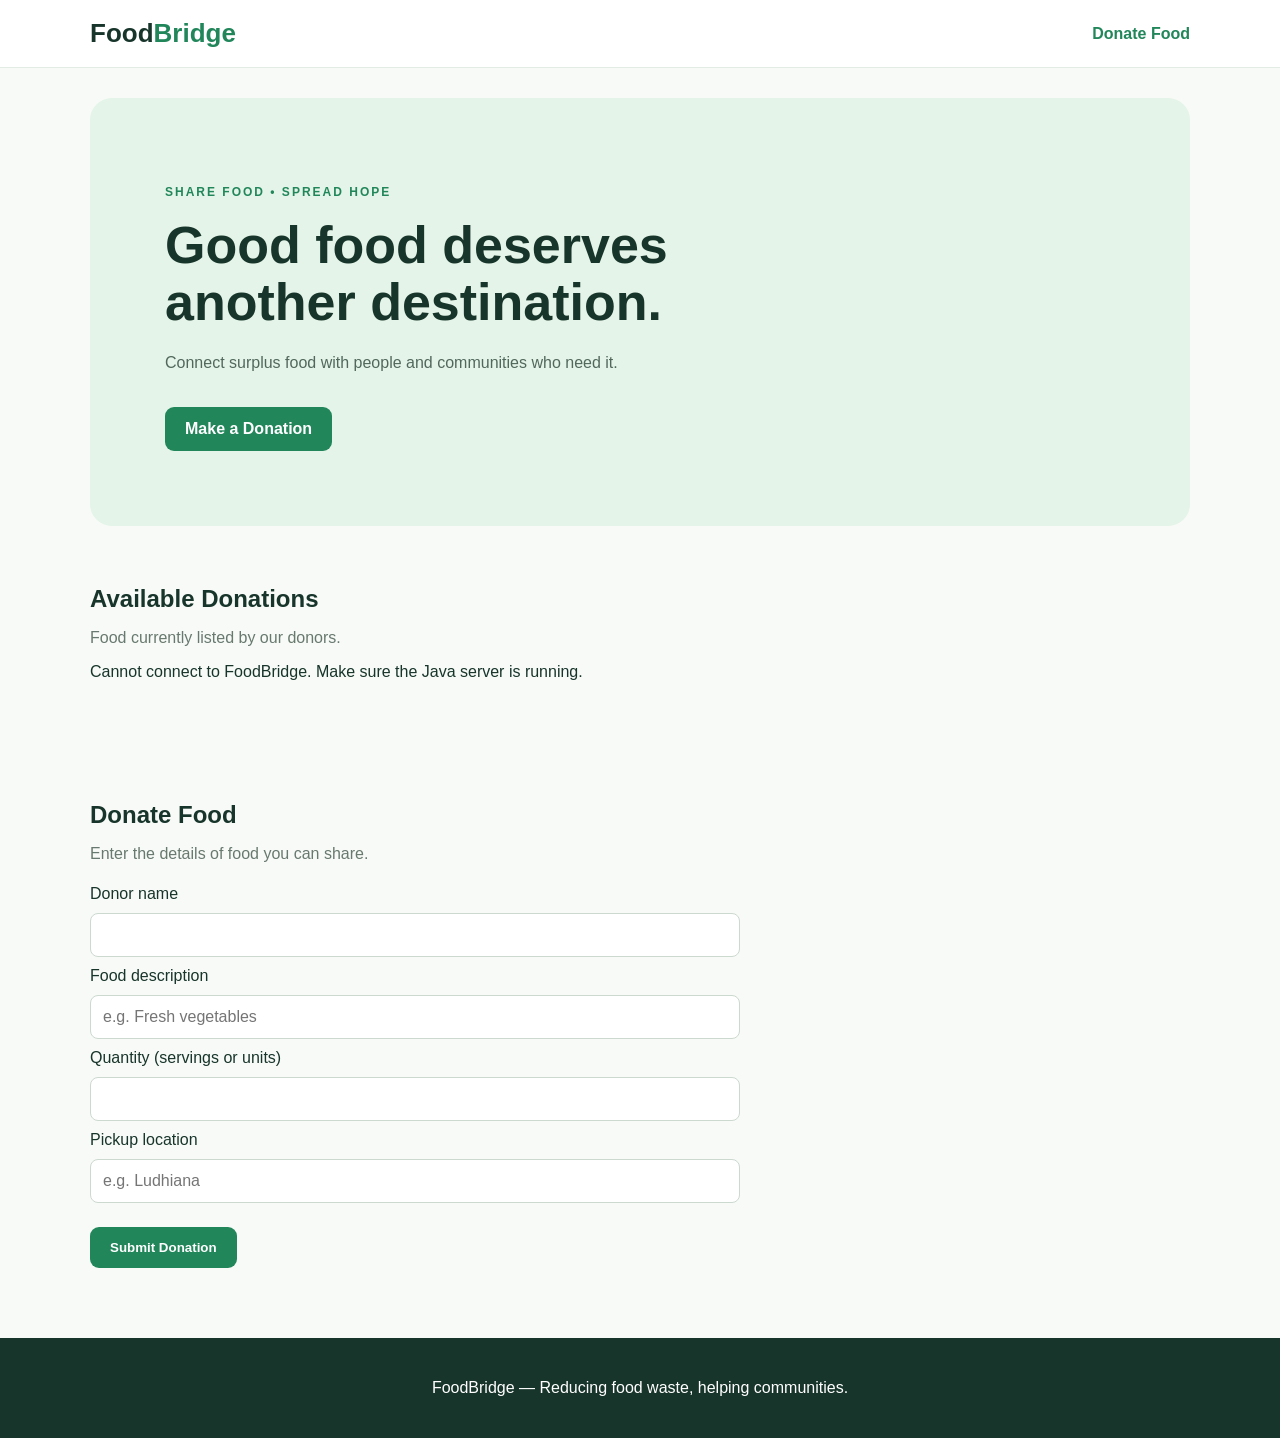
==== web/index.html @ 160039d2 "Build responsive FoodBridge donation website" ====
<!DOCTYPE html>
<html lang="en">
<head>
    <meta charset="UTF-8">
    <meta name="viewport" content="width=device-width, initial-scale=1.0">
    <title>FoodBridge | Food Donation</title>
    <link rel="stylesheet" href="style.css">
</head>
<body>
    <header class="header">
        <div class="container nav">
            <h1>Food<span>Bridge</span></h1>
            <a href="#donate">Donate Food</a>
        </div>
    </header>

    <main class="container">
        <section class="hero">
            <p class="eyebrow">SHARE FOOD • SPREAD HOPE</p>
            <h2>Good food deserves<br>another destination.</h2>
            <p>Connect surplus food with people and communities who need it.</p>
            <a class="button" href="#donate">Make a Donation</a>
        </section>

        <section class="section">
            <h2>Available Donations</h2>
            <p class="muted">Food currently listed by our donors.</p>
            <p id="message" role="status" aria-live="polite"></p>
            <div id="donations" class="donation-grid"></div>
        </section>

        <section class="section form-section" id="donate">
            <h2>Donate Food</h2>
            <p class="muted">Enter the details of food you can share.</p>

            <form id="donationForm">
                <label for="donor">Donor name</label>
                <input id="donor" name="donor" required maxlength="80">

                <label for="food">Food description</label>
                <input id="food" name="food" required maxlength="100"
                       placeholder="e.g. Fresh vegetables">

                <label for="quantity">Quantity (servings or units)</label>
                <input id="quantity" name="quantity" type="number"
                       min="1" max="100000" required>

                <label for="location">Pickup location</label>
                <input id="location" name="location" required maxlength="150"
                       placeholder="e.g. Ludhiana">

                <button class="button" type="submit">Submit Donation</button>
            </form>
        </section>
    </main>

    <footer>
        <p>FoodBridge — Reducing food waste, helping communities.</p>
    </footer>

    <script src="app.js"></script>
</body>
</html>
---- web/style.css ----
* {
    box-sizing: border-box;
}

:root {
    font-family: Arial, sans-serif;
    color: #18352b;
    background: #f7faf7;
}

body {
    margin: 0;
}

.container {
    width: min(1100px, 90%);
    margin: auto;
}

.header {
    background: white;
    border-bottom: 1px solid #e2ebe4;
}

.nav {
    display: flex;
    align-items: center;
    justify-content: space-between;
    gap: 16px;
    padding: 18px 0;
}

.nav h1 {
    margin: 0;
    font-size: 26px;
}

.nav h1 span {
    color: #21865a;
}

.nav a {
    color: #21865a;
    font-weight: bold;
    text-decoration: none;
}

.hero {
    margin-top: 30px;
    padding: clamp(35px, 7vw, 75px);
    border-radius: 22px;
    background: #e4f4e8;
}

.eyebrow {
    color: #21865a;
    font-size: 12px;
    font-weight: bold;
    letter-spacing: 2px;
}

.hero h2 {
    margin: 18px 0;
    font-size: clamp(32px, 5vw, 52px);
    line-height: 1.1;
}

.hero p:not(.eyebrow) {
    max-width: 500px;
    line-height: 1.7;
    color: #52685d;
}

.button {
    display: inline-block;
    margin-top: 14px;
    padding: 13px 20px;
    border: 0;
    border-radius: 9px;
    background: #21865a;
    color: white;
    font-weight: bold;
    text-decoration: none;
    cursor: pointer;
}

.button:hover {
    background: #176b46;
}

.section {
    padding: 40px 0;
}

.section h2 {
    margin-bottom: 8px;
}

.muted {
    color: #68796f;
}

.donation-grid {
    display: grid;
    grid-template-columns: repeat(auto-fit, minmax(230px, 1fr));
    gap: 18px;
    margin-top: 20px;
}

.donation-card {
    padding: 22px;
    border: 1px solid #e1eae3;
    border-radius: 15px;
    background: white;
    overflow-wrap: anywhere;
}

.donation-card h3 {
    margin-top: 0;
}

.status {
    display: inline-block;
    padding: 6px 10px;
    border-radius: 20px;
    background: #e4f4e8;
    color: #176b46;
    font-size: 12px;
    font-weight: bold;
}

.form-section {
    max-width: 650px;
}

form {
    display: grid;
    gap: 10px;
    margin-top: 22px;
}

input {
    width: 100%;
    padding: 12px;
    border: 1px solid #ccd9cf;
    border-radius: 8px;
    font: inherit;
}

input:focus {
    outline: 2px solid #21865a;
    outline-offset: 1px;
}

form .button {
    justify-self: start;
}

footer {
    margin-top: 30px;
    padding: 25px;
    background: #18352b;
    color: white;
    text-align: center;
}

@media (max-width: 480px) {
    .nav h1 {
        font-size: 22px;
    }

    .hero {
        border-radius: 14px;
    }
}
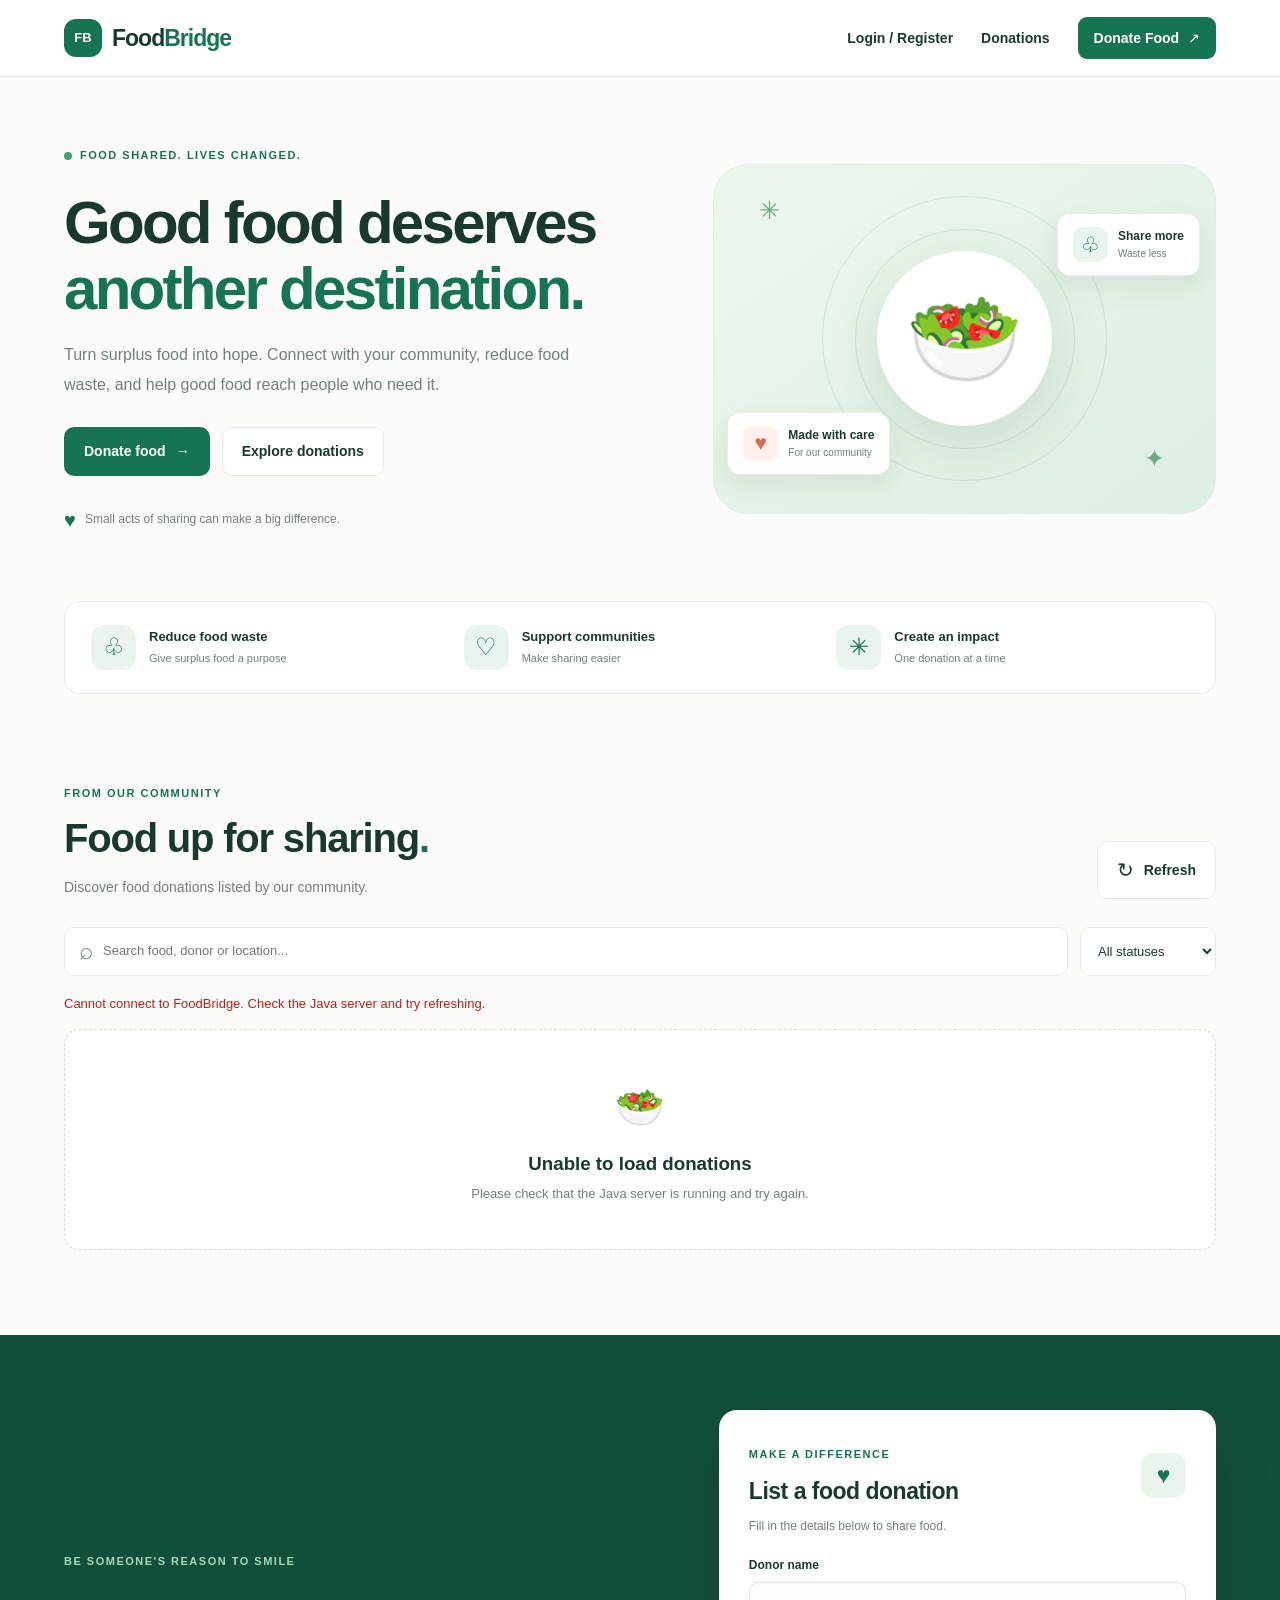
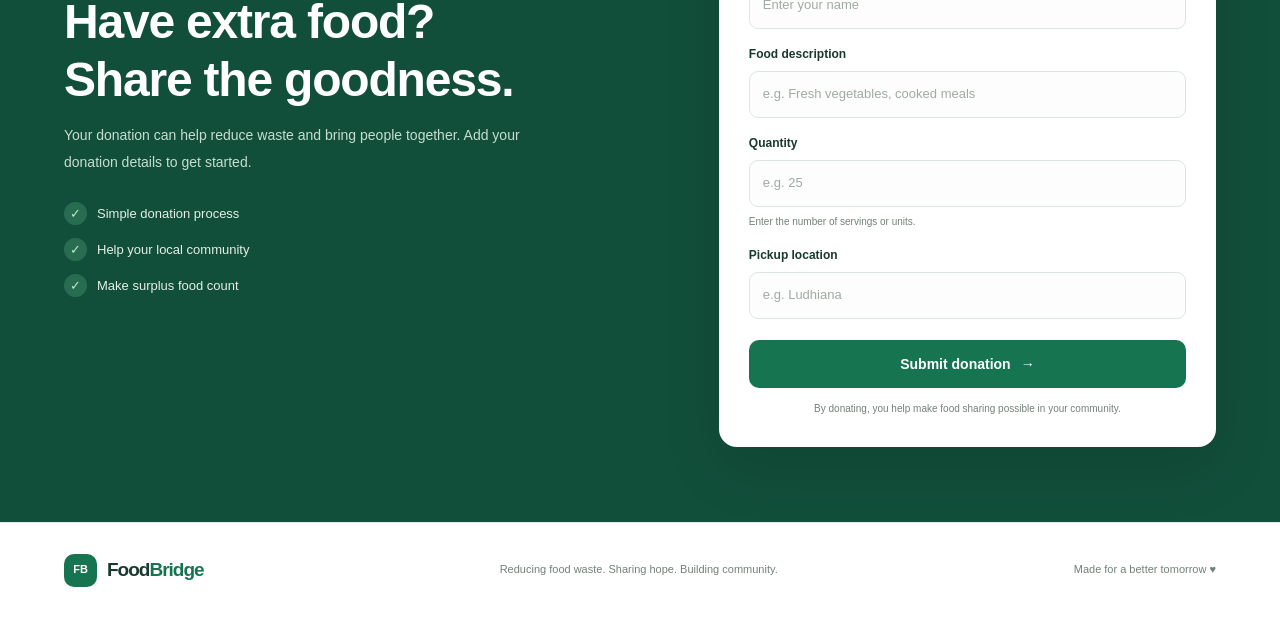
==== commit 1df957e6: "Initial commit: FoodBridge donation management system" ====
--- a/web/index.html
+++ b/web/index.html
@@ -4,59 +4,242 @@
 <head>
     <meta charset="UTF-8">
     <meta name="viewport" content="width=device-width, initial-scale=1.0">
-    <title>FoodBridge | Food Donation</title>
+    <meta name="theme-color" content="#116149">
+    <title>FoodBridge | Share Food, Spread Hope</title>
     <link rel="stylesheet" href="style.css">
 </head>
 <body>
     <header class="header">
-        <div class="container nav">
-            <h1>Food<span>Bridge</span></h1>
-            <a href="#donate">Donate Food</a>
+        <nav class="container nav">
+            <a class="brand" href="index.html" aria-label="FoodBridge home">
+                <span class="brand-icon">FB</span>
+                <span>Food<span class="brand-accent">Bridge</span></span>
+            </a>
+
+            <div class="nav-links">
+                <a href="auth.html">Login / Register</a>
+                <a href="#donations-section">Donations</a>
+                <a class="nav-cta" href="#donate">Donate Food <span>↗</span></a>
+            </div>
+        </nav>
+    </header>
+
+    <main>
+        <section class="hero container">
+            <div class="hero-content">
+                <span class="eyebrow">
+                    <span class="live-dot"></span> FOOD SHARED. LIVES CHANGED.
+                </span>
+
+                <h1>Good food deserves<br>
+                    <span>another destination.</span>
+                </h1>
+
+                <p class="hero-description">
+                    Turn surplus food into hope. Connect with your community,
+                    reduce food waste, and help good food reach people who need it.
+                </p>
+
+                <div class="hero-actions">
+                    <a class="button button-primary" href="#donate">
+                        Donate food <span>→</span>
+                    </a>
+                    <a class="button button-secondary" href="#donations-section">
+                        Explore donations
+                    </a>
+                </div>
+
+                <div class="hero-note">
+                    <span class="note-icon">♥</span>
+                    <span>Small acts of sharing can make a big difference.</span>
+                </div>
+            </div>
+
+            <div class="hero-visual" aria-label="Food sharing illustration">
+                <div class="visual-circle circle-one"></div>
+                <div class="visual-circle circle-two"></div>
+                <div class="food-emoji" aria-hidden="true">🥗</div>
+
+                <div class="floating-card floating-top">
+                    <span class="floating-icon">♧</span>
+                    <span>
+                        <strong>Share more</strong>
+                        <small>Waste less</small>
+                    </span>
+                </div>
+
+                <div class="floating-card floating-bottom">
+                    <span class="heart-icon">♥</span>
+                    <span>
+                        <strong>Made with care</strong>
+                        <small>For our community</small>
+                    </span>
+                </div>
+
+                <span class="decor decor-one">✳</span>
+                <span class="decor decor-two">✦</span>
+            </div>
+        </section>
+
+        <section class="impact-strip container" aria-label="Our mission">
+            <div class="impact-item">
+                <span class="impact-icon">♧</span>
+                <div>
+                    <strong>Reduce food waste</strong>
+                    <p>Give surplus food a purpose</p>
+                </div>
+            </div>
+
+            <div class="impact-item">
+                <span class="impact-icon">♡</span>
+                <div>
+                    <strong>Support communities</strong>
+                    <p>Make sharing easier</p>
+                </div>
+            </div>
+
+            <div class="impact-item">
+                <span class="impact-icon">✳</span>
+                <div>
+                    <strong>Create an impact</strong>
+                    <p>One donation at a time</p>
+                </div>
+            </div>
+        </section>
+
+        <section class="section container" id="donations-section">
+            <div class="section-heading">
+                <div>
+                    <span class="eyebrow">FROM OUR COMMUNITY</span>
+                    <h2>Food up for sharing<span class="heading-dot">.</span></h2>
+                    <p class="muted">
+                        Discover food donations listed by our community.
+                    </p>
+                </div>
+
+                <button id="refreshButton"
+                        class="button button-secondary refresh-button"
+                        type="button">
+                    <span aria-hidden="true">↻</span> Refresh
+                </button>
+            </div>
+
+            <div class="filter-bar">
+                <label class="search-box">
+                    <span aria-hidden="true">⌕</span>
+                    <input id="searchInput" type="search"
+                           placeholder="Search food, donor or location..."
+                           aria-label="Search donations">
+                </label>
+
+                <label class="filter-select">
+                    <span class="sr-only">Filter donations by status</span>
+                    <select id="statusFilter">
+                        <option value="ALL">All statuses</option>
+                        <option value="AVAILABLE">Available</option>
+                        <option value="CLAIMED">Claimed</option>
+                        <option value="COMPLETED">Completed</option>
+                        <option value="CANCELLED">Cancelled</option>
+                    </select>
+                </label>
+            </div>
+
+            <p id="message" class="message" role="status" aria-live="polite">
+                Loading donations...
+            </p>
+
+            <div id="donations" class="donation-grid"></div>
+        </section>
+
+        <section class="donate-section" id="donate">
+            <div class="container donate-layout">
+                <div class="donate-intro">
+                    <span class="eyebrow eyebrow-light">
+                        BE SOMEONE'S REASON TO SMILE
+                    </span>
+
+                    <h2>Have extra food?<br>Share the goodness.</h2>
+
+                    <p>
+                        Your donation can help reduce waste and bring people
+                        together. Add your donation details to get started.
+                    </p>
+
+                    <div class="donate-points">
+                        <p><span>✓</span> Simple donation process</p>
+                        <p><span>✓</span> Help your local community</p>
+                        <p><span>✓</span> Make surplus food count</p>
+                    </div>
+                </div>
+
+                <div class="form-card">
+                    <div class="form-heading">
+                        <div>
+                            <span class="eyebrow">MAKE A DIFFERENCE</span>
+                            <h3>List a food donation</h3>
+                        </div>
+                        <span class="form-icon" aria-hidden="true">♥</span>
+                    </div>
+
+                    <p class="muted form-subtitle">
+                        Fill in the details below to share food.
+                    </p>
+
+                    <form id="donationForm">
+                        <div class="form-field">
+                            <label for="donor">Donor name</label>
+                            <input id="donor" name="donor" required maxlength="80"
+                                   autocomplete="name"
+                                   placeholder="Enter your name">
+                        </div>
+
+                        <div class="form-field">
+                            <label for="food">Food description</label>
+                            <input id="food" name="food" required maxlength="100"
+                                   placeholder="e.g. Fresh vegetables, cooked meals">
+                        </div>
+
+                        <div class="form-field">
+                            <label for="quantity">Quantity</label>
+                            <input id="quantity" name="quantity" type="number"
+                                   min="1" max="100000" step="1" required
+                                   placeholder="e.g. 25">
+                            <small>Enter the number of servings or units.</small>
+                        </div>
+
+                        <div class="form-field">
+                            <label for="location">Pickup location</label>
+                            <input id="location" name="location" required
+                                   maxlength="150" autocomplete="street-address"
+                                   placeholder="e.g. Ludhiana">
+                        </div>
+
+                        <button id="submitButton"
+                                class="button button-primary submit-button"
+                                type="submit">
+                            Submit donation <span>→</span>
+                        </button>
+
+                        <p class="privacy-note">
+                            By donating, you help make food sharing possible
+                            in your community.
+                        </p>
+                    </form>
+                </div>
+            </div>
+        </section>
+    </main>
+
+    <footer class="footer">
+        <div class="container footer-content">
+            <a class="brand footer-brand" href="index.html">
+                <span class="brand-icon">FB</span>
+                <span>Food<span class="brand-accent">Bridge</span></span>
+            </a>
+
+            <p>Reducing food waste. Sharing hope. Building community.</p>
+            <span class="copyright">Made for a better tomorrow ♥</span>
         </div>
-    </header>
-
-    <main class="container">
-        <section class="hero">
-            <p class="eyebrow">SHARE FOOD • SPREAD HOPE</p>
-            <h2>Good food deserves<br>another destination.</h2>
-            <p>Connect surplus food with people and communities who need it.</p>
-            <a class="button" href="#donate">Make a Donation</a>
-        </section>
-
-        <section class="section">
-            <h2>Available Donations</h2>
-            <p class="muted">Food currently listed by our donors.</p>
-            <p id="message" role="status" aria-live="polite"></p>
-            <div id="donations" class="donation-grid"></div>
-        </section>
-
-        <section class="section form-section" id="donate">
-            <h2>Donate Food</h2>
-            <p class="muted">Enter the details of food you can share.</p>
-
-            <form id="donationForm">
-                <label for="donor">Donor name</label>
-                <input id="donor" name="donor" required maxlength="80">
-
-                <label for="food">Food description</label>
-                <input id="food" name="food" required maxlength="100"
-                       placeholder="e.g. Fresh vegetables">
-
-                <label for="quantity">Quantity (servings or units)</label>
-                <input id="quantity" name="quantity" type="number"
-                       min="1" max="100000" required>
-
-                <label for="location">Pickup location</label>
-                <input id="location" name="location" required maxlength="150"
-                       placeholder="e.g. Ludhiana">
-
-                <button class="button" type="submit">Submit Donation</button>
-            </form>
-        </section>
-    </main>
-
-    <footer>
-        <p>FoodBridge — Reducing food waste, helping communities.</p>
     </footer>
 
     <script src="app.js"></script>
--- a/web/style.css
+++ b/web/style.css
@@ -4,173 +4,1001 @@
 }
 
 :root {
-    font-family: Arial, sans-serif;
-    color: #18352b;
-    background: #f7faf7;
+    font-family: "Segoe UI", Arial, sans-serif;
+    color: #19392f;
+    background: #fbfcfa;
+    font-synthesis: none;
+    text-rendering: optimizeLegibility;
+    scroll-behavior: smooth;
+    --green: #167451;
+    --green-dark: #10563d;
+    --green-light: #e8f4ec;
+    --text: #19392f;
+    --muted: #738078;
+    --border: #e4ebe5;
+    --white: #ffffff;
 }
 
 body {
     margin: 0;
+    line-height: 1.6;
+}
+
+a {
+    color: inherit;
+}
+
+button,
+input,
+select {
+    font: inherit;
+}
+
+button,
+a,
+input,
+select {
+    -webkit-tap-highlight-color: transparent;
+}
+
+button:focus-visible,
+a:focus-visible,
+input:focus-visible,
+select:focus-visible {
+    outline: 3px solid #8bc9a4;
+    outline-offset: 3px;
 }
 
 .container {
-    width: min(1100px, 90%);
-    margin: auto;
+    width: min(1160px, 90%);
+    margin-inline: auto;
 }
 
 .header {
-    background: white;
-    border-bottom: 1px solid #e2ebe4;
+    position: sticky;
+    top: 0;
+    z-index: 10;
+    background: rgba(255, 255, 255, 0.96);
+    border-bottom: 1px solid var(--border);
+    backdrop-filter: blur(12px);
 }
 
 .nav {
+    min-height: 76px;
     display: flex;
     align-items: center;
     justify-content: space-between;
-    gap: 16px;
-    padding: 18px 0;
-}
-
-.nav h1 {
-    margin: 0;
-    font-size: 26px;
-}
-
-.nav h1 span {
-    color: #21865a;
-}
-
-.nav a {
-    color: #21865a;
-    font-weight: bold;
+    gap: 20px;
+}
+
+.brand {
+    display: inline-flex;
+    align-items: center;
+    gap: 10px;
+    color: var(--text);
+    font-size: 23px;
+    font-weight: 800;
+    letter-spacing: -1px;
     text-decoration: none;
 }
 
+.brand-icon {
+    display: grid;
+    width: 38px;
+    height: 38px;
+    place-items: center;
+    border-radius: 12px;
+    background: var(--green);
+    color: white;
+    font-size: 13px;
+    letter-spacing: 0;
+}
+
+.brand-accent {
+    color: var(--green);
+}
+
+.nav-links {
+    display: flex;
+    align-items: center;
+    gap: 28px;
+}
+
+.nav-links > a {
+    font-size: 14px;
+    font-weight: 650;
+    text-decoration: none;
+}
+
+.nav-links > a:hover {
+    color: var(--green);
+}
+
+.nav-links .nav-cta {
+    padding: 10px 16px;
+    border-radius: 9px;
+    background: var(--green);
+    color: white;
+}
+
+.nav-cta:hover {
+    background: var(--green-dark);
+}
+
+.nav-cta span {
+    margin-left: 5px;
+}
+
 .hero {
-    margin-top: 30px;
-    padding: clamp(35px, 7vw, 75px);
-    border-radius: 22px;
-    background: #e4f4e8;
+    min-height: 490px;
+    display: grid;
+    grid-template-columns: 1.1fr 0.9fr;
+    align-items: center;
+    gap: 35px;
+    padding-block: 65px;
+}
+
+.hero-content {
+    max-width: 620px;
 }
 
 .eyebrow {
-    color: #21865a;
-    font-size: 12px;
-    font-weight: bold;
-    letter-spacing: 2px;
-}
-
-.hero h2 {
-    margin: 18px 0;
-    font-size: clamp(32px, 5vw, 52px);
+    display: inline-flex;
+    align-items: center;
+    gap: 8px;
+    color: var(--green);
+    font-size: 11px;
+    font-weight: 800;
+    letter-spacing: 1.5px;
+}
+
+.live-dot {
+    width: 8px;
+    height: 8px;
+    border-radius: 50%;
+    background: #3ca66d;
+}
+
+.hero h1 {
+    margin: 22px 0 18px;
+    font-size: clamp(38px, 5vw, 60px);
     line-height: 1.1;
-}
-
-.hero p:not(.eyebrow) {
-    max-width: 500px;
-    line-height: 1.7;
-    color: #52685d;
+    letter-spacing: -2.7px;
+}
+
+.hero h1 span {
+    color: var(--green);
+}
+
+.hero-description {
+    max-width: 510px;
+    color: var(--muted);
+    font-size: 16px;
+    line-height: 1.9;
+}
+
+.hero-actions {
+    display: flex;
+    flex-wrap: wrap;
+    gap: 12px;
+    margin-top: 27px;
 }
 
 .button {
-    display: inline-block;
-    margin-top: 14px;
-    padding: 13px 20px;
-    border: 0;
-    border-radius: 9px;
-    background: #21865a;
-    color: white;
-    font-weight: bold;
+    display: inline-flex;
+    min-height: 46px;
+    align-items: center;
+    justify-content: center;
+    gap: 10px;
+    padding: 12px 19px;
+    border: 1px solid transparent;
+    border-radius: 10px;
+    font-size: 14px;
+    font-weight: 750;
     text-decoration: none;
     cursor: pointer;
-}
-
-.button:hover {
-    background: #176b46;
+    transition: background 0.2s, transform 0.2s;
+}
+
+.button:hover:not(:disabled) {
+    transform: translateY(-1px);
+}
+
+.button-primary {
+    background: var(--green);
+    color: white;
+}
+
+.button-primary:hover:not(:disabled) {
+    background: var(--green-dark);
+}
+
+.button-secondary {
+    border-color: var(--border);
+    background: white;
+    color: var(--text);
+}
+
+.button-secondary:hover:not(:disabled) {
+    background: #f1f7f2;
+}
+
+.button:disabled {
+    cursor: wait;
+    opacity: 0.65;
+}
+
+.hero-note {
+    display: flex;
+    align-items: center;
+    gap: 9px;
+    margin-top: 28px;
+    color: var(--muted);
+    font-size: 12px;
+}
+
+.note-icon {
+    color: var(--green);
+    font-size: 20px;
+}
+
+.hero-visual {
+    position: relative;
+    min-height: 350px;
+    display: grid;
+    place-items: center;
+    overflow: hidden;
+    border: 1px solid #e1eee4;
+    border-radius: 35px;
+    background: linear-gradient(145deg, #edf7ed, #dcefe2);
+}
+
+.visual-circle {
+    position: absolute;
+    border: 1px solid rgba(22, 116, 81, 0.13);
+    border-radius: 50%;
+}
+
+.circle-one {
+    width: 285px;
+    height: 285px;
+}
+
+.circle-two {
+    width: 220px;
+    height: 220px;
+}
+
+.food-emoji {
+    position: relative;
+    z-index: 1;
+    display: grid;
+    width: 175px;
+    height: 175px;
+    place-items: center;
+    border: 9px solid rgba(255, 255, 255, 0.72);
+    border-radius: 50%;
+    background: #fff;
+    box-shadow: 0 18px 55px rgba(25, 77, 47, 0.12);
+    font-size: 94px;
+}
+
+.floating-card {
+    position: absolute;
+    z-index: 2;
+    display: flex;
+    align-items: center;
+    gap: 10px;
+    padding: 13px 15px;
+    border: 1px solid rgba(228, 235, 229, 0.9);
+    border-radius: 13px;
+    background: white;
+    box-shadow: 0 10px 28px rgba(32, 72, 48, 0.09);
+}
+
+.floating-top {
+    top: 48px;
+    right: 15px;
+}
+
+.floating-bottom {
+    bottom: 38px;
+    left: 13px;
+}
+
+.floating-card strong,
+.floating-card small {
+    display: block;
+}
+
+.floating-card strong {
+    font-size: 12px;
+}
+
+.floating-card small {
+    color: var(--muted);
+    font-size: 10px;
+}
+
+.floating-icon,
+.heart-icon {
+    display: grid;
+    width: 35px;
+    height: 35px;
+    place-items: center;
+    border-radius: 10px;
+    background: var(--green-light);
+    color: var(--green);
+    font-size: 21px;
+}
+
+.heart-icon {
+    background: #fff0ed;
+    color: #d46c56;
+}
+
+.decor {
+    position: absolute;
+    color: #70a77e;
+    font-size: 25px;
+}
+
+.decor-one {
+    top: 25px;
+    left: 45px;
+}
+
+.decor-two {
+    right: 50px;
+    bottom: 35px;
+}
+
+.impact-strip {
+    display: grid;
+    grid-template-columns: repeat(3, 1fr);
+    gap: 20px;
+    padding: 23px 26px;
+    border: 1px solid var(--border);
+    border-radius: 16px;
+    background: white;
+}
+
+.impact-item {
+    display: flex;
+    align-items: center;
+    gap: 13px;
+}
+
+.impact-icon {
+    display: grid;
+    width: 45px;
+    height: 45px;
+    flex-shrink: 0;
+    place-items: center;
+    border-radius: 13px;
+    background: var(--green-light);
+    color: var(--green);
+    font-size: 24px;
+}
+
+.impact-item strong {
+    display: block;
+    font-size: 13px;
+}
+
+.impact-item p {
+    margin: 2px 0 0;
+    color: var(--muted);
+    font-size: 11px;
 }
 
 .section {
-    padding: 40px 0;
-}
-
-.section h2 {
-    margin-bottom: 8px;
+    padding-block: 85px;
+}
+
+.section-heading {
+    display: flex;
+    align-items: end;
+    justify-content: space-between;
+    gap: 20px;
+}
+
+.section-heading h2,
+.donate-intro h2 {
+    margin: 10px 0;
+    font-size: clamp(29px, 4vw, 40px);
+    line-height: 1.2;
+    letter-spacing: -1.2px;
+}
+
+.heading-dot {
+    color: var(--green);
 }
 
 .muted {
-    color: #68796f;
+    color: var(--muted);
+}
+
+.section-heading .muted {
+    margin-bottom: 0;
+    font-size: 14px;
+}
+
+.refresh-button {
+    flex-shrink: 0;
+}
+
+.refresh-button span {
+    font-size: 20px;
+}
+
+.filter-bar {
+    display: flex;
+    gap: 12px;
+    margin-top: 28px;
+}
+
+.search-box {
+    display: flex;
+    min-width: 0;
+    flex: 1;
+    align-items: center;
+    gap: 10px;
+    padding: 0 14px;
+    border: 1px solid var(--border);
+    border-radius: 10px;
+    background: white;
+    color: var(--muted);
+}
+
+.search-box > span {
+    font-size: 24px;
+}
+
+.search-box input {
+    width: 100%;
+    min-width: 0;
+    padding: 13px 0;
+    border: 0;
+    outline: none;
+    background: transparent;
+    color: var(--text);
+    font-size: 13px;
+}
+
+.search-box input:focus-visible {
+    outline: none;
+}
+
+.filter-select select {
+    min-height: 49px;
+    padding: 0 34px 0 13px;
+    border: 1px solid var(--border);
+    border-radius: 10px;
+    background: white;
+    color: var(--text);
+    font-size: 13px;
+    cursor: pointer;
+}
+
+.message {
+    min-height: 25px;
+    margin: 18px 0 0;
+    color: var(--muted);
+    font-size: 13px;
+}
+
+.message.error {
+    color: #b42318;
+}
+
+.message.success {
+    color: var(--green);
 }
 
 .donation-grid {
     display: grid;
-    grid-template-columns: repeat(auto-fit, minmax(230px, 1fr));
+    grid-template-columns: repeat(3, minmax(0, 1fr));
     gap: 18px;
-    margin-top: 20px;
+    margin-top: 10px;
 }
 
 .donation-card {
+    min-width: 0;
     padding: 22px;
-    border: 1px solid #e1eae3;
+    border: 1px solid var(--border);
     border-radius: 15px;
     background: white;
+    box-shadow: 0 4px 15px rgba(22, 62, 39, 0.025);
     overflow-wrap: anywhere;
+    transition: border-color 0.2s, box-shadow 0.2s, transform 0.2s;
+}
+
+.donation-card:hover {
+    transform: translateY(-3px);
+    border-color: #bfdcc7;
+    box-shadow: 0 12px 30px rgba(22, 62, 39, 0.07);
+}
+
+.card-top {
+    display: flex;
+    align-items: start;
+    justify-content: space-between;
+    gap: 10px;
+}
+
+.food-symbol {
+    display: grid;
+    width: 46px;
+    height: 46px;
+    flex-shrink: 0;
+    place-items: center;
+    border-radius: 13px;
+    background: #eff6eb;
+    font-size: 25px;
 }
 
 .donation-card h3 {
-    margin-top: 0;
+    margin: 17px 0 6px;
+    font-size: 19px;
+    line-height: 1.4;
+    overflow-wrap: anywhere;
+}
+
+.card-donor {
+    margin: 0;
+    color: var(--muted);
+    font-size: 12px;
+}
+
+.card-divider {
+    height: 1px;
+    margin: 17px 0;
+    background: var(--border);
+}
+
+.card-detail {
+    display: flex;
+    align-items: start;
+    gap: 10px;
+    margin: 11px 0;
+    font-size: 12px;
+}
+
+.detail-icon {
+    flex-shrink: 0;
+    color: var(--green);
+    font-size: 16px;
+}
+
+.detail-label {
+    display: block;
+    color: var(--muted);
+    font-size: 10px;
+}
+
+.detail-value {
+    display: block;
+    font-weight: 650;
+    overflow-wrap: anywhere;
 }
 
 .status {
-    display: inline-block;
-    padding: 6px 10px;
+    display: inline-flex;
+    align-items: center;
+    padding: 5px 9px;
     border-radius: 20px;
-    background: #e4f4e8;
-    color: #176b46;
+    font-size: 10px;
+    font-weight: 800;
+    letter-spacing: 0.3px;
+    white-space: nowrap;
+}
+
+.status-available {
+    background: #e5f5e9;
+    color: #176b40;
+}
+
+.status-claimed {
+    background: #fff2d8;
+    color: #8a5a00;
+}
+
+.status-completed {
+    background: #e6efff;
+    color: #2954a3;
+}
+
+.status-cancelled {
+    background: #ffebeb;
+    color: #a62d2d;
+}
+
+.empty-state {
+    grid-column: 1 / -1;
+    padding: 45px 20px;
+    border: 1px dashed #ccdcd0;
+    border-radius: 15px;
+    background: #fff;
+    text-align: center;
+}
+
+.empty-icon {
+    font-size: 40px;
+}
+
+.empty-state h3 {
+    margin: 10px 0 5px;
+}
+
+.empty-state p {
+    margin: 0;
+    color: var(--muted);
+    font-size: 13px;
+}
+
+.donate-section {
+    padding-block: 75px;
+    background: #124f3b;
+    color: white;
+}
+
+.donate-layout {
+    display: grid;
+    grid-template-columns: 1fr 0.85fr;
+    align-items: center;
+    gap: 70px;
+}
+
+.eyebrow-light {
+    color: #a6d8b4;
+}
+
+.donate-intro h2 {
+    margin-top: 20px;
+    font-size: clamp(35px, 4.5vw, 48px);
+}
+
+.donate-intro > p {
+    max-width: 470px;
+    color: #c7ddd0;
+    font-size: 14px;
+    line-height: 1.9;
+}
+
+.donate-points {
+    margin-top: 27px;
+}
+
+.donate-points p {
+    display: flex;
+    align-items: center;
+    gap: 10px;
+    margin: 13px 0;
+    color: #e2f0e6;
+    font-size: 13px;
+}
+
+.donate-points span {
+    display: grid;
+    width: 23px;
+    height: 23px;
+    place-items: center;
+    border-radius: 50%;
+    background: #286c51;
+    color: #bce8c5;
+    font-weight: 800;
+}
+
+.form-card {
+    padding: 29px;
+    border: 1px solid rgba(255, 255, 255, 0.5);
+    border-radius: 18px;
+    background: white;
+    color: var(--text);
+    box-shadow: 0 20px 60px rgba(0, 0, 0, 0.12);
+}
+
+.form-heading {
+    display: flex;
+    align-items: center;
+    justify-content: space-between;
+    gap: 15px;
+}
+
+.form-heading h3 {
+    margin: 7px 0 0;
+    font-size: 23px;
+    letter-spacing: -0.5px;
+}
+
+.form-icon {
+    display: grid;
+    width: 45px;
+    height: 45px;
+    flex-shrink: 0;
+    place-items: center;
+    border-radius: 13px;
+    background: var(--green-light);
+    color: var(--green);
+    font-size: 23px;
+}
+
+.form-subtitle {
+    margin: 7px 0 20px;
     font-size: 12px;
-    font-weight: bold;
-}
-
-.form-section {
-    max-width: 650px;
-}
-
-form {
-    display: grid;
-    gap: 10px;
-    margin-top: 22px;
-}
-
-input {
+}
+
+#donationForm {
+    display: grid;
+    gap: 16px;
+}
+
+.form-field {
+    display: grid;
+    gap: 7px;
+}
+
+.form-field label {
+    font-size: 12px;
+    font-weight: 750;
+}
+
+.form-field input {
     width: 100%;
-    padding: 12px;
-    border: 1px solid #ccd9cf;
-    border-radius: 8px;
-    font: inherit;
-}
-
-input:focus {
-    outline: 2px solid #21865a;
-    outline-offset: 1px;
-}
-
-form .button {
-    justify-self: start;
-}
-
-footer {
-    margin-top: 30px;
-    padding: 25px;
-    background: #18352b;
-    color: white;
+    min-width: 0;
+    padding: 12px 13px;
+    border: 1px solid #dce6de;
+    border-radius: 9px;
+    background: #fcfdfc;
+    color: var(--text);
+    font-size: 13px;
+}
+
+.form-field input::placeholder {
+    color: #a1aaa3;
+}
+
+.form-field input:focus {
+    border-color: var(--green);
+    outline: 2px solid #d8eee0;
+    outline-offset: 0;
+}
+
+.form-field small {
+    color: var(--muted);
+    font-size: 10px;
+}
+
+.submit-button {
+    width: 100%;
+    margin-top: 5px;
+}
+
+.privacy-note {
+    margin: -3px 0 0;
+    color: var(--muted);
+    font-size: 10px;
     text-align: center;
 }
 
-@media (max-width: 480px) {
-    .nav h1 {
-        font-size: 22px;
-    }
-
+.footer {
+    padding-block: 27px;
+    border-top: 1px solid var(--border);
+    background: white;
+}
+
+.footer-content {
+    display: flex;
+    align-items: center;
+    justify-content: space-between;
+    gap: 20px;
+}
+
+.footer-brand {
+    font-size: 19px;
+}
+
+.footer-brand .brand-icon {
+    width: 33px;
+    height: 33px;
+    border-radius: 10px;
+    font-size: 11px;
+}
+
+.footer-content > p,
+.copyright {
+    color: var(--muted);
+    font-size: 11px;
+}
+
+.sr-only {
+    position: absolute;
+    width: 1px;
+    height: 1px;
+    padding: 0;
+    margin: -1px;
+    overflow: hidden;
+    clip: rect(0, 0, 0, 0);
+    white-space: nowrap;
+    border: 0;
+}
+
+@media (max-width: 900px) {
     .hero {
-        border-radius: 14px;
-    }
-}
+        gap: 22px;
+    }
+
+    .hero h1 {
+        font-size: clamp(36px, 5vw, 48px);
+    }
+
+    .hero-visual {
+        min-height: 300px;
+    }
+
+    .food-emoji {
+        width: 140px;
+        height: 140px;
+        font-size: 75px;
+    }
+
+    .circle-one {
+        width: 230px;
+        height: 230px;
+    }
+
+    .circle-two {
+        width: 175px;
+        height: 175px;
+    }
+
+    .donation-grid {
+        grid-template-columns: repeat(2, minmax(0, 1fr));
+    }
+
+    .donate-layout {
+        gap: 35px;
+    }
+
+    .impact-strip {
+        gap: 12px;
+        padding-inline: 17px;
+    }
+}
+
+@media (max-width: 650px) {
+    .container {
+        width: min(100% - 32px, 520px);
+    }
+
+    .nav {
+        min-height: 67px;
+    }
+
+    .brand {
+        gap: 7px;
+        font-size: 20px;
+    }
+
+    .brand-icon {
+        width: 34px;
+        height: 34px;
+    }
+
+    .nav-links {
+        gap: 13px;
+    }
+
+    .nav-links > a {
+        font-size: 12px;
+    }
+
+    .nav-links .nav-cta {
+        padding: 9px 10px;
+    }
+
+    .hero {
+        grid-template-columns: 1fr;
+        gap: 30px;
+        padding-block: 48px 35px;
+    }
+
+    .hero h1 {
+        font-size: clamp(37px, 9vw, 51px);
+        letter-spacing: -1.8px;
+    }
+
+    .hero-description {
+        font-size: 14px;
+    }
+
+    .hero-visual {
+        min-height: 290px;
+        border-radius: 24px;
+    }
+
+    .impact-strip {
+        grid-template-columns: 1fr;
+        gap: 17px;
+        padding: 22px;
+    }
+
+    .impact-item {
+        gap: 12px;
+    }
+
+    .section {
+        padding-block: 60px;
+    }
+
+    .section-heading {
+        align-items: start;
+        flex-direction: column;
+    }
+
+    .section-heading h2 {
+        font-size: 32px;
+    }
+
+    .refresh-button {
+        min-height: 40px;
+    }
+
+    .filter-bar {
+        flex-direction: column;
+    }
+
+    .filter-select select {
+        width: 100%;
+    }
+
+    .donation-grid {
+        grid-template-columns: 1fr;
+    }
+
+    .donate-section {
+        padding-block: 55px;
+    }
+
+    .donate-layout {
+        grid-template-columns: 1fr;
+        gap: 30px;
+    }
+
+    .donate-intro h2 {
+        font-size: 38px;
+    }
+
+    .form-card {
+        padding: 22px 18px;
+    }
+
+    .footer-content {
+        align-items: start;
+        flex-direction: column;
+        gap: 9px;
+    }
+
+    .footer-content > p {
+        margin: 0;
+    }
+}
+.claim-button {
+    width: 100%;
+    margin-top: 18px;
+}
+
+.claim-button:disabled {
+    opacity: 0.6;
+    cursor: wait;
+}
+
+@media (prefers-reduced-motion: reduce) {
+    *,
+    *::before,
+    *::after {
+        scroll-behavior: auto !important;
+        transition-duration: 0.01ms !important;
+    }
+}
